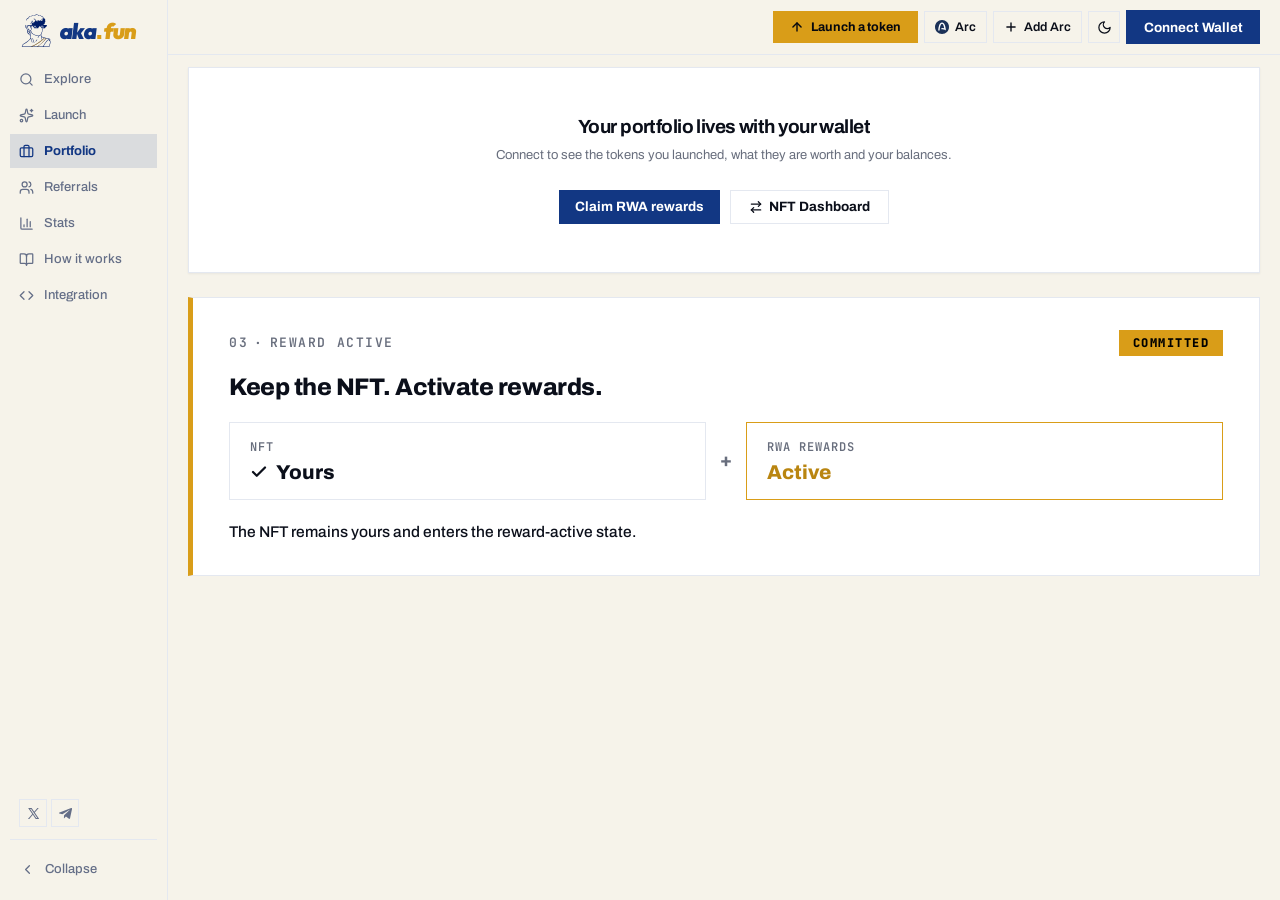
==== index.html @ 46a84b82 "aka" ====
<!DOCTYPE html>
<html lang="en">
<head>
  <meta charset="utf-8" />
  <meta name="viewport" content="width=device-width, initial-scale=1" />
  <title>Your coins - AkaFun</title>
  <meta name="description" content="Every coin you have launched on AkaFun, with its price, RWA holder rewards and trading activity on Arc." />
  <meta name="keywords" content="aka.fun,AkaFun,RWA,meme token launchpad,Arc,token launcher,Uniswap v4,USDC,DEX,DeFi,staking,crypto trading" />
  
  <!-- OpenGraph -->
  <meta property="og:title" content="aka.fun — Launch. Trade. Build Markets." />
  <meta property="og:description" content="An Arc-native launchpad powered by USDC and Uniswap v4, connecting crypto-native markets with real-world assets." />
  <meta property="og:url" content="https://aka.fun/" />
  <meta property="og:site_name" content="aka.fun" />
  <meta property="og:image" content="./images/og-image.png" />
  <meta property="og:image:width" content="1200" />
  <meta property="og:image:height" content="630" />
  <meta property="og:type" content="website" />
  
  <!-- Twitter -->
  <meta name="twitter:card" content="summary_large_image" />
  <meta name="twitter:title" content="aka.fun — Launch. Trade. Build Markets." />
  <meta name="twitter:description" content="An Arc-native launchpad powered by USDC and Uniswap v4, connecting crypto-native markets with real-world assets." />
  <meta name="twitter:image" content="./images/og-image.png" />

  <link rel="icon" href="./images/favicon.ico" />
  <link rel="stylesheet" href="./css/style.css" />
</head>
<body>
  <div class="app-layout" id="app-root">
    <!-- Mobile Backdrop -->
    <div id="sidebar-backdrop" class="sidebar-backdrop" aria-hidden="true"></div>

    <!-- Aside Sidebar Navigation -->
    <aside id="main-sidebar" class="sidebar" aria-label="Sidebar navigation">
      <!-- Logo & Wordmark -->
      <a class="brand-link" href="#" aria-label="aka.fun Home">
        <img class="brand-logo-img logo-light" src="./images/logo.svg" alt="AkaFun logo" width="34" height="34" />
        <img class="brand-logo-img logo-dark" src="./images/logo-dark.svg" alt="AkaFun logo" width="34" height="34" />
        <span class="wordmark">
          <span class="wordmark-aka">aka</span>
          <span class="wordmark-dot"></span>
          <span class="wordmark-fun">fun</span>
        </span>
      </a>

      <!-- Navigation Links -->
      <nav class="sidebar-nav">
        <!-- Explore -->
        <a class="nav-item" href="#explore" title="Explore">
          <svg class="nav-icon" xmlns="http://www.w3.org/2000/svg" viewBox="0 0 24 24" fill="none" stroke="currentColor" stroke-width="2" stroke-linecap="round" stroke-linejoin="round" aria-hidden="true">
            <path d="m21 21-4.34-4.34"></path>
            <circle cx="11" cy="11" r="8"></circle>
          </svg>
          <span class="nav-text">Explore</span>
        </a>

        <!-- Launch -->
        <a class="nav-item" href="#launch" title="Launch">
          <svg class="nav-icon" xmlns="http://www.w3.org/2000/svg" viewBox="0 0 24 24" fill="none" stroke="currentColor" stroke-width="2" stroke-linecap="round" stroke-linejoin="round" aria-hidden="true">
            <path d="M11.017 2.814a1 1 0 0 1 1.966 0l1.051 5.558a2 2 0 0 0 1.594 1.594l5.558 1.051a1 1 0 0 1 0 1.966l-5.558 1.051a2 2 0 0 0-1.594 1.594l-1.051 5.558a1 1 0 0 1-1.966 0l-1.051-5.558a2 2 0 0 0-1.594-1.594l-5.558-1.051a1 1 0 0 1 0-1.966l5.558-1.051a2 2 0 0 0 1.594-1.594z"></path>
            <path d="M20 2v4"></path>
            <path d="M22 4h-4"></path>
            <circle cx="4" cy="20" r="2"></circle>
          </svg>
          <span class="nav-text">Launch</span>
        </a>

        <!-- Portfolio (Active) -->
        <a class="nav-item active" href="#profile" title="Portfolio">
          <svg class="nav-icon" xmlns="http://www.w3.org/2000/svg" viewBox="0 0 24 24" fill="none" stroke="currentColor" stroke-width="2" stroke-linecap="round" stroke-linejoin="round" aria-hidden="true">
            <path d="M16 20V4a2 2 0 0 0-2-2h-4a2 2 0 0 0-2 2v16"></path>
            <rect width="20" height="14" x="2" y="6" rx="2"></rect>
          </svg>
          <span class="nav-text">Portfolio</span>
        </a>

        <!-- Referrals -->
        <a class="nav-item" href="#referrals" title="Referrals">
          <svg class="nav-icon" xmlns="http://www.w3.org/2000/svg" viewBox="0 0 24 24" fill="none" stroke="currentColor" stroke-width="2" stroke-linecap="round" stroke-linejoin="round" aria-hidden="true">
            <path d="M16 21v-2a4 4 0 0 0-4-4H6a4 4 0 0 0-4 4v2"></path>
            <path d="M16 3.128a4 4 0 0 1 0 7.744"></path>
            <path d="M22 21v-2a4 4 0 0 0-3-3.87"></path>
            <circle cx="9" cy="7" r="4"></circle>
          </svg>
          <span class="nav-text">Referrals</span>
        </a>

        <!-- Stats -->
        <a class="nav-item" href="#stats" title="Stats">
          <svg class="nav-icon" xmlns="http://www.w3.org/2000/svg" viewBox="0 0 24 24" fill="none" stroke="currentColor" stroke-width="2" stroke-linecap="round" stroke-linejoin="round" aria-hidden="true">
            <path d="M3 3v16a2 2 0 0 0 2 2h16"></path>
            <path d="M18 17V9"></path>
            <path d="M13 17V5"></path>
            <path d="M8 17v-3"></path>
          </svg>
          <span class="nav-text">Stats</span>
        </a>

        <!-- How it works -->
        <a class="nav-item" href="#how-it-works" title="How it works">
          <svg class="nav-icon" xmlns="http://www.w3.org/2000/svg" viewBox="0 0 24 24" fill="none" stroke="currentColor" stroke-width="2" stroke-linecap="round" stroke-linejoin="round" aria-hidden="true">
            <path d="M12 7v14"></path>
            <path d="M3 18a1 1 0 0 1-1-1V4a1 1 0 0 1 1-1h5a4 4 0 0 1 4 4 4 4 0 0 1 4-4h5a1 1 0 0 1 1 1v13a1 1 0 0 1-1 1h-6a3 3 0 0 0-3 3 3 3 0 0 0-3-3z"></path>
          </svg>
          <span class="nav-text">How it works</span>
        </a>

        <!-- Integration -->
        <a class="nav-item" href="#integration" title="Integration">
          <svg class="nav-icon" xmlns="http://www.w3.org/2000/svg" viewBox="0 0 24 24" fill="none" stroke="currentColor" stroke-width="2" stroke-linecap="round" stroke-linejoin="round" aria-hidden="true">
            <path d="m16 18 6-6-6-6"></path>
            <path d="m8 6-6 6 6 6"></path>
          </svg>
          <span class="nav-text">Integration</span>
        </a>
      </nav>

      <!-- Sidebar Footer (Socials & Collapse) -->
      <div class="sidebar-footer">
        <div class="social-links">
          <!-- X (Twitter) -->
          <a class="social-btn" href="https://x.com/akadotfun" target="_blank" rel="noopener noreferrer" aria-label="X" title="X">
            <svg class="social-icon" xmlns="http://www.w3.org/2000/svg" viewBox="0 0 30 30">
              <path fill="currentColor" d="m26.37 26-8.795-12.822.015.012L25.52 4h-2.65l-6.46 7.48L11.28 4H4.33l8.211 11.971-.001-.001L3.88 26h2.65l7.182-8.322L19.42 26zM10.23 6l12.34 18h-2.1L8.12 6z"></path>
            </svg>
          </a>
          <!-- Telegram -->
          <a class="social-btn" href="https://t.me/akadotfun" target="_blank" rel="noopener noreferrer" aria-label="Telegram" title="Telegram">
            <svg class="social-icon" xmlns="http://www.w3.org/2000/svg" fill="currentColor" viewBox="0 0 448 512">
              <path d="m446.7 98.6-67.6 318.8c-5.1 22.5-18.4 28.1-37.3 17.5l-103-75.9-49.7 47.8c-5.5 5.5-10.1 10.1-20.7 10.1l7.4-104.9 190.9-172.5c8.3-7.4-1.8-11.5-12.9-4.1L117.8 284 16.2 252.2c-22.1-6.9-22.5-22.1 4.6-32.7L418.2 66.4c18.4-6.9 34.5 4.1 28.5 32.2"></path>
            </svg>
          </a>
        </div>

        <div class="sidebar-collapse-wrapper">
          <button id="sidebar-collapse-btn" class="collapse-btn" type="button" aria-label="Collapse sidebar">
            <svg class="collapse-icon" xmlns="http://www.w3.org/2000/svg" viewBox="0 0 24 24" fill="none" stroke="currentColor" stroke-width="2" stroke-linecap="round" stroke-linejoin="round" aria-hidden="true">
              <path d="m15 18-6-6 6-6"></path>
            </svg>
            <span class="collapse-text">Collapse</span>
          </button>
        </div>
      </div>
    </aside>

    <!-- Main View Content Area -->
    <div class="content-wrapper">
      <!-- Top Navigation Header -->
      <header class="top-header" role="banner">
        <!-- Mobile hamburger menu button -->
        <button id="mobile-menu-btn" class="mobile-menu-btn" type="button" aria-label="Open menu">
          <svg width="16" height="16" viewBox="0 0 24 24" fill="none" stroke="currentColor" stroke-width="2" stroke-linecap="round">
            <path d="M4 7h16M4 12h16M4 17h16"></path>
          </svg>
        </button>

        <!-- Right Header Action Controls -->
        <div class="header-actions">
          <!-- Launch a token CTA -->
          <button id="launch-token-btn" class="btn-launch" type="button">
            <svg class="icon" xmlns="http://www.w3.org/2000/svg" viewBox="0 0 24 24" fill="none" stroke="currentColor" stroke-width="2.4" stroke-linecap="round" stroke-linejoin="round" aria-hidden="true">
              <path d="m5 12 7-7 7 7"></path>
              <path d="M12 19V5"></path>
            </svg>
            <span class="label-mobile">Launch</span>
            <span class="label-desktop">Launch a token</span>
          </button>

          <!-- Arc network badge -->
          <div class="arc-badge">
            <img class="arc-badge-icon" src="./images/arc.svg" alt="Arc Token" width="14" height="14" />
            <span class="arc-badge-text">Arc</span>
          </div>

          <!-- Add Arc network button -->
          <button id="add-arc-btn" class="btn-add-arc" type="button">
            <svg class="icon" xmlns="http://www.w3.org/2000/svg" viewBox="0 0 24 24" fill="none" stroke="currentColor" stroke-width="2.4" stroke-linecap="round" stroke-linejoin="round" aria-hidden="true">
              <path d="M5 12h14"></path>
              <path d="M12 5v14"></path>
            </svg>
            <span>Add Arc</span>
          </button>

          <!-- Theme toggle button (Light / Dark) -->
          <button id="theme-toggle-btn" class="btn-theme-toggle" type="button" aria-label="Toggle theme">
            <!-- Moon icon (for light mode) -->
            <svg class="theme-icon-moon" xmlns="http://www.w3.org/2000/svg" viewBox="0 0 24 24" fill="none" stroke="currentColor" stroke-width="2" stroke-linecap="round" stroke-linejoin="round" aria-hidden="true">
              <path d="M12 3a6 6 0 0 0 9 9 9 9 0 1 1-9-9Z"></path>
            </svg>
            <!-- Sun icon (for dark mode) -->
            <svg class="theme-icon-sun" xmlns="http://www.w3.org/2000/svg" viewBox="0 0 24 24" fill="none" stroke="currentColor" stroke-width="2" stroke-linecap="round" stroke-linejoin="round" aria-hidden="true">
              <circle cx="12" cy="12" r="4"></circle>
              <path d="M12 2v2"></path>
              <path d="M12 20v2"></path>
              <path d="m4.93 4.93 1.41 1.41"></path>
              <path d="m17.66 17.66 1.41 1.41"></path>
              <path d="M2 12h2"></path>
              <path d="M20 12h2"></path>
              <path d="m6.34 17.66-1.41 1.41"></path>
              <path d="m19.07 4.93-1.41 1.41"></path>
            </svg>
          </button>

          <!-- Connect Wallet Button -->
          <button id="header-connect-wallet-btn" class="btn-connect-wallet" type="button">
            Connect Wallet
          </button>
        </div>
      </header>

      <!-- Main Profile Page Container -->
      <main class="main-content" role="main">
        <div class="page-container">
          <!-- Central Hero Card (Empty State) -->
          <section id="portfolio-hero-card" class="portfolio-card">
            <h1 class="portfolio-title">Your portfolio lives with your wallet</h1>
            <p class="portfolio-desc">
              Connect to see the tokens you launched, what they are worth and your balances.
            </p>
            <div class="portfolio-btn-wrapper">
              <button id="hero-connect-wallet-btn" class="btn-connect-wallet" type="button">
                Claim RWA rewards
              </button>
              <button id="hero-migrate-btn" class="btn-migrate btn-migrate-hero" type="button" title="Migrate tokens to Arc">
                <svg class="icon" xmlns="http://www.w3.org/2000/svg" viewBox="0 0 24 24" fill="none" stroke="currentColor" stroke-width="2.2" stroke-linecap="round" stroke-linejoin="round" aria-hidden="true">
                  <path d="m16 3 4 4-4 4"></path>
                  <path d="M20 7H4"></path>
                  <path d="m8 21-4-4 4-4"></path>
                  <path d="M4 17h16"></path>
                </svg>
                <span>NFT Dashboard</span>
              </button>
            </div>
          </section>

          <!-- Reward Active Feature Card (Inserted Below White Box) -->
          <section class="reward-section-wrapper" aria-label="Reward Active Overview">
            <div class="reward-active-card">
              <!-- Eyebrow & Status Badge -->
              <div class="reward-card-header">
                <div class="reward-card-eyebrow">
                  <span>03</span>
                  <span>·</span>
                  <span>REWARD ACTIVE</span>
                </div>
                <div class="reward-card-badge">
                  COMMITTED
                </div>
              </div>

              <!-- Main Title -->
              <h2 class="reward-card-title">Keep the NFT. Activate rewards.</h2>

              <!-- Status Boxes Row -->
              <div class="reward-boxes-row">
                <!-- NFT Box -->
                <div class="reward-box reward-box-nft">
                  <span class="reward-box-label">NFT</span>
                  <div class="reward-box-val reward-box-val-nft">
                    <svg width="18" height="18" viewBox="0 0 24 24" fill="none" stroke="currentColor" stroke-width="3" stroke-linecap="round" stroke-linejoin="round" aria-hidden="true" style="color:var(--foreground);">
                      <path d="M20 6 9 17l-5-5"></path>
                    </svg>
                    <span>Yours</span>
                  </div>
                </div>

                <!-- Plus Symbol -->
                <div class="reward-plus-operator" aria-hidden="true">+</div>

                <!-- RWA Rewards Box -->
                <div class="reward-box reward-box-rwa">
                  <span class="reward-box-label">RWA REWARDS</span>
                  <div class="reward-box-val reward-box-val-rwa">
                    Active
                  </div>
                </div>
              </div>

              <!-- Descriptive Subtext -->
              <p class="reward-card-desc">
                The NFT remains yours and enters the reward-active state.
              </p>
            </div>
          </section>

          <!-- Connected Portfolio View (Displayed upon wallet connection) -->
          <section id="connected-portfolio-section" class="connected-profile-section">
            <div class="portfolio-card" style="text-align: left; align-items: flex-start;">
              <div style="display:flex; justify-content:space-between; align-items:center; width:100%; flex-wrap:wrap; gap:12px; border-bottom:1px solid var(--border); padding-bottom:16px;">
                <div>
                  <div style="font-size:12px; font-weight:600; text-transform:uppercase; color:var(--sub); letter-spacing:0.05em;">Connected Wallet</div>
                  <div id="connected-wallet-address" style="font-size:18px; font-weight:700; font-family:var(--font-mono); color:var(--foreground); margin-top:4px;">0x...</div>
                </div>
                <button id="disconnect-wallet-btn" class="btn-theme-toggle" style="width:auto; padding:0 12px; height:32px; font-size:12px; font-weight:600; color:var(--sub);" type="button">
                  Disconnect
                </button>
              </div>

              <!-- Profile Stats Grid -->
              <div class="profile-stats-grid">
                <div class="stat-box">
                  <div class="stat-label">Total Portfolio Value</div>
                  <div class="stat-value">$1,850.40</div>
                </div>
                <div class="stat-box">
                  <div class="stat-label">ARC Balance</div>
                  <div class="stat-value">1,450.00 ARC</div>
                </div>
                <div class="stat-box">
                  <div class="stat-label">USDC Balance</div>
                  <div class="stat-value">$400.40</div>
                </div>
                <div class="stat-box">
                  <div class="stat-label">Launched Tokens</div>
                  <div class="stat-value">0</div>
                </div>
              </div>

              <div style="margin-top:32px; width:100%;">
                <h2 style="font-size:15px; font-weight:700; color:var(--foreground); margin-bottom:12px;">Launched Coins</h2>
                <div style="border:1px dashed var(--border); padding:32px 16px; text-align:center; color:var(--sub); font-size:13px;">
                  You haven't launched any tokens on Arc yet. Click <strong style="color:var(--foreground);">"Launch a token"</strong> above to get started!
                </div>
              </div>
            </div>
          </section>
        </div>
      </main>
    </div>
  </div>

  <!-- Modal: Connect Wallet -->
  <div id="wallet-modal" class="modal-overlay" role="dialog" aria-modal="true" aria-labelledby="wallet-modal-title">
    <div class="modal-card">
      <div class="modal-header">
        <h3 id="wallet-modal-title" class="modal-title">Connect a Wallet</h3>
        <button id="close-wallet-modal-btn" class="modal-close-btn" type="button" aria-label="Close modal">
          <svg width="14" height="14" viewBox="0 0 24 24" fill="none" stroke="currentColor" stroke-width="2" stroke-linecap="round">
            <path d="M18 6 6 18M6 6l12 12"></path>
          </svg>
        </button>
      </div>
      <div class="modal-body">
        <div class="wallet-options-list">
          <!-- MetaMask -->
          <div class="wallet-option-item" data-wallet="MetaMask">
            <div class="wallet-info">
              <div class="wallet-icon" style="background:#f6851b18;">
                <svg width="20" height="20" viewBox="0 0 32 32" fill="none"><path d="M29.6 16.3 26 5.8l-12.7 4.1L2.4 16.3l3.5 6.6L16 28.5l10.1-5.6z" fill="#E2761B"/><path d="m2.4 16.3 10.9-6.4 1.3 5.4-8.7 7.6z" fill="#E4761B"/><path d="m29.6 16.3-3.5 6.6-8.7-7.6 1.3-5.4z" fill="#E4761B"/><path d="m8.7 18.2 4.6-2.9-4.8-1.5z" fill="#D7C1B3"/><path d="m23.3 18.2.2-4.4-4.8 1.5z" fill="#D7C1B3"/><path d="m16 28.5-7.3-5.6 2.5-1.7 4.8 7.3z" fill="#233447"/><path d="m16 28.5 7.3-5.6-2.5-1.7-4.8 7.3z" fill="#233447"/></svg>
              </div>
              <span class="wallet-name">MetaMask</span>
            </div>
            <span class="wallet-badge">Popular</span>
          </div>

          <!-- Arc Wallet -->
          <div class="wallet-option-item" data-wallet="Arc Wallet">
            <div class="wallet-info">
              <div class="wallet-icon" style="background:#1b315820;">
                <img src="./images/arc.svg" alt="Arc" width="20" height="20" />
              </div>
              <span class="wallet-name">Arc Wallet</span>
            </div>
            <span class="wallet-badge">Native</span>
          </div>

          <!-- Coinbase Wallet -->
          <div class="wallet-option-item" data-wallet="Coinbase Wallet">
            <div class="wallet-info">
              <div class="wallet-icon" style="background:#0052ff18;">
                <svg width="20" height="20" viewBox="0 0 32 32" fill="none"><circle cx="16" cy="16" r="14" fill="#0052FF"/><rect x="11" y="11" width="10" height="10" rx="2" fill="#fff"/></svg>
              </div>
              <span class="wallet-name">Coinbase Wallet</span>
            </div>
          </div>

          <!-- WalletConnect -->
          <div class="wallet-option-item" data-wallet="WalletConnect">
            <div class="wallet-info">
              <div class="wallet-icon" style="background:#3b99fc18;">
                <svg width="20" height="20" viewBox="0 0 32 32" fill="none"><path d="M7 12c5-5 13-5 18 0l.6.6c.3.3.3.7 0 1l-2 2c-.3.3-.7.3-1 0l-.8-.8c-3.2-3.2-8.4-3.2-11.6 0l-.9.9c-.3.3-.7.3-1 0l-2-2c-.3-.3-.3-.7 0-1L7 12zm18 5 1.8 1.8c.3.3.3.7 0 1l-5 5c-.3.3-.7.3-1 0l-3.6-3.6c-.1-.1-.3-.1-.4 0L13.2 25c-.3.3-.7.3-1 0l-5-5c-.3-.3-.3-.7 0-1L9 17c.3-.3.7-.3 1 0l3.6 3.6c.1.1.3.1.4 0l3.6-3.6c.3-.3.7-.3 1 0l3.6 3.6c.1.1.3.1.4 0l2.4-2.4c.3-.3.7-.3 1 0z" fill="#3B99FC"/></svg>
              </div>
              <span class="wallet-name">WalletConnect</span>
            </div>
          </div>

          <!-- Rainbow -->
          <div class="wallet-option-item" data-wallet="Rainbow">
            <div class="wallet-info">
              <div class="wallet-icon" style="background:#001d6718;">
                <svg width="20" height="20" viewBox="0 0 32 32" fill="none"><path d="M6 24c0-5.5 4.5-10 10-10s10 4.5 10 10" stroke="#001D67" stroke-width="3" stroke-linecap="round"/><path d="M10 24c0-3.3 2.7-6 6-6s6 2.7 6 6" stroke="#D3951D" stroke-width="3" stroke-linecap="round"/></svg>
              </div>
              <span class="wallet-name">Rainbow</span>
            </div>
          </div>
        </div>
      </div>
    </div>
  </div>

  <!-- Modal: Add Arc Network -->
  <div id="network-modal" class="modal-overlay" role="dialog" aria-modal="true" aria-labelledby="network-modal-title">
    <div class="modal-card">
      <div class="modal-header">
        <h3 id="network-modal-title" class="modal-title">Add Arc Network</h3>
        <button id="close-network-modal-btn" class="modal-close-btn" type="button" aria-label="Close modal">
          <svg width="14" height="14" viewBox="0 0 24 24" fill="none" stroke="currentColor" stroke-width="2" stroke-linecap="round">
            <path d="M18 6 6 18M6 6l12 12"></path>
          </svg>
        </button>
      </div>
      <div class="modal-body">
        <table class="network-info-table">
          <tbody>
            <tr>
              <td>Network Name</td>
              <td>Arc Mainnet</td>
            </tr>
            <tr>
              <td>RPC URL</td>
              <td>https://rpc.arc.fun</td>
            </tr>
            <tr>
              <td>Chain ID</td>
              <td>1337</td>
            </tr>
            <tr>
              <td>Currency Symbol</td>
              <td>ARC</td>
            </tr>
            <tr>
              <td>Block Explorer</td>
              <td>https://scan.arc.fun</td>
            </tr>
          </tbody>
        </table>
        <button id="confirm-add-network-btn" class="btn-primary-action" type="button">
          Add Network to Wallet
        </button>
      </div>
    </div>
  </div>

  <!-- Modal: Launch a Token -->
  <div id="launch-modal" class="modal-overlay" role="dialog" aria-modal="true" aria-labelledby="launch-modal-title">
    <div class="modal-card" style="max-width: 480px;">
      <div class="modal-header">
        <h3 id="launch-modal-title" class="modal-title">Launch a Token on Arc</h3>
        <button id="close-launch-modal-btn" class="modal-close-btn" type="button" aria-label="Close modal">
          <svg width="14" height="14" viewBox="0 0 24 24" fill="none" stroke="currentColor" stroke-width="2" stroke-linecap="round">
            <path d="M18 6 6 18M6 6l12 12"></path>
          </svg>
        </button>
      </div>
      <div class="modal-body">
        <form id="create-token-form">
          <div style="margin-bottom:12px;">
            <label style="display:block; font-size:12px; font-weight:600; margin-bottom:4px; color:var(--foreground);">Token Name</label>
            <input type="text" placeholder="e.g. Arc Fun Coin" required style="width:100%; height:34px; padding:0 10px; border:1px solid var(--border); background:var(--background); color:var(--foreground); font-family:inherit; font-size:13px; outline:none;" />
          </div>
          <div style="margin-bottom:12px;">
            <label style="display:block; font-size:12px; font-weight:600; margin-bottom:4px; color:var(--foreground);">Token Symbol / Ticker</label>
            <input type="text" placeholder="e.g. AFC" required style="width:100%; height:34px; padding:0 10px; border:1px solid var(--border); background:var(--background); color:var(--foreground); font-family:inherit; font-size:13px; outline:none;" />
          </div>
          <div style="margin-bottom:16px;">
            <label style="display:block; font-size:12px; font-weight:600; margin-bottom:4px; color:var(--foreground);">Description</label>
            <textarea placeholder="Describe your coin and RWA connection..." rows="3" style="width:100%; padding:8px 10px; border:1px solid var(--border); background:var(--background); color:var(--foreground); font-family:inherit; font-size:13px; outline:none; resize:none;"></textarea>
          </div>
          <button class="btn-primary-action" type="submit" style="background-color:var(--cta); color:var(--on-cta);">
            Launch Coin Now
          </button>
        </form>
      </div>
    </div>
  </div>

  <!-- Modal: Migrate Tokens -->
  <div id="migrate-modal" class="modal-overlay" role="dialog" aria-modal="true" aria-labelledby="migrate-modal-title">
    <div class="modal-card" style="max-width: 480px;">
      <div class="modal-header">
        <h3 id="migrate-modal-title" class="modal-title">Migrate to Arc</h3>
        <button id="close-migrate-modal-btn" class="modal-close-btn" type="button" aria-label="Close modal">
          <svg width="14" height="14" viewBox="0 0 24 24" fill="none" stroke="currentColor" stroke-width="2" stroke-linecap="round">
            <path d="M18 6 6 18M6 6l12 12"></path>
          </svg>
        </button>
      </div>
      <div class="modal-body">
        <p style="font-size:13px; color:var(--sub); margin-bottom:16px; line-height:1.5;">
          Migrate your tokens and liquidity seamlessly to Arc's Uniswap v4 launchpad.
        </p>
        <form id="migrate-token-form">
          <div style="margin-bottom:12px;">
            <label style="display:block; font-size:12px; font-weight:600; margin-bottom:4px; color:var(--foreground);">Origin Network</label>
            <select style="width:100%; height:34px; padding:0 10px; border:1px solid var(--border); background:var(--background); color:var(--foreground); font-family:inherit; font-size:13px; outline:none;">
              <option value="ethereum">Ethereum Mainnet</option>
              <option value="base">Base</option>
              <option value="solana">Solana</option>
              <option value="arbitrum">Arbitrum One</option>
            </select>
          </div>
          <div style="margin-bottom:12px;">
            <label style="display:block; font-size:12px; font-weight:600; margin-bottom:4px; color:var(--foreground);">Token Contract Address / Symbol</label>
            <input type="text" placeholder="0x... or token ticker" required style="width:100%; height:34px; padding:0 10px; border:1px solid var(--border); background:var(--background); color:var(--foreground); font-family:inherit; font-size:13px; outline:none;" />
          </div>
          <div style="margin-bottom:12px;">
            <label style="display:block; font-size:12px; font-weight:600; margin-bottom:4px; color:var(--foreground);">Amount to Migrate</label>
            <div style="display:flex; gap:6px;">
              <input type="number" step="any" placeholder="0.0" required style="flex:1; height:34px; padding:0 10px; border:1px solid var(--border); background:var(--background); color:var(--foreground); font-family:inherit; font-size:13px; outline:none;" />
              <button type="button" class="btn-migrate" style="font-size:11px; padding:0 10px; height:34px;">MAX</button>
            </div>
          </div>
          <div style="margin-bottom:16px; border:1px solid var(--border); padding:10px 12px; font-size:12px; background:var(--background);">
            <div style="display:flex; justify-content:space-between; margin-bottom:4px;">
              <span style="color:var(--sub);">Destination:</span>
              <span style="font-weight:600; color:var(--foreground);">Arc Mainnet (Uniswap v4)</span>
            </div>
            <div style="display:flex; justify-content:space-between;">
              <span style="color:var(--sub);">Bridge Fee:</span>
              <span style="font-weight:600; color:var(--foreground);">0.00 ARC (Sponsored)</span>
            </div>
          </div>
          <button class="btn-primary-action" type="submit">
            Start Migration
          </button>
        </form>
      </div>
    </div>
  </div>

  <!-- Vanilla JavaScript -->
  <script src="./js/script.js"></script>
</body>
</html>
---- css/style.css ----
@import url('https://fonts.googleapis.com/css2?family=Archivo:wght@400;500;600;700;800;900&family=JetBrains+Mono:wght@400;500;700&family=Manrope:wght@400;500;600;700;800&family=Outfit:wght@800;900&display=swap');

:root {
  /* Color Palette Tokens */
  --ak-marble: #f6f3ea;
  --ak-white: #ffffff;
  --ak-ink-950: #06080f;
  --ak-ink-900: #0b0f1a;
  --ak-ink-800: #172033;
  --ak-ink-700: #222d45;
  --ak-slate-500: #6c7791;
  --ak-slate-400: #98a2b8;
  --ak-slate-300: #c7cddc;
  --ak-slate-200: #e4e8f0;
  --ak-slate-100: #eff2f7;
  --ak-aegean-900: #071634;
  --ak-aegean-800: #0b2154;
  --ak-aegean-700: #123783;
  --ak-aegean-600: #1a4aa8;
  --ak-aegean-500: #2a63d6;
  --ak-aegean-100: #e2eafb;
  --ak-laurel-700: #96690a;
  --ak-laurel-600: #b98510;
  --ak-laurel-500: #d99d18;
  --ak-laurel-400: #f0b93e;
  --ak-laurel-100: #fbeed0;

  /* Theme variables - Light Mode */
  --background: var(--ak-marble);
  --foreground: var(--ak-ink-900);
  --card: var(--ak-white);
  --card-foreground: var(--foreground);
  --border: var(--ak-slate-200);
  --sidebar: var(--ak-marble);
  --sidebar-border: var(--ak-slate-200);
  --primary: var(--ak-aegean-700);
  --primary-foreground: #ffffff;
  --primary-hover: var(--ak-aegean-800);
  --primary-soft: #1237831f;
  --cta: var(--ak-laurel-500);
  --on-cta: var(--ak-ink-950);
  --sub: #686e7d;
  --muted: var(--ak-slate-100);
  --muted-foreground: #646e87;
  --line: var(--ak-slate-200);
  --line-strong: var(--ak-slate-400);
  --hover: var(--ak-slate-100);
  --gold-500: var(--ak-laurel-500);

  /* Fonts */
  --font-sans: 'Archivo', -apple-system, BlinkMacSystemFont, "Segoe UI", Roboto, sans-serif;
  --font-wordmark: 'Outfit', sans-serif;
  --font-mono: 'JetBrains Mono', monospace;
  --font-ui: 'Manrope', sans-serif;
}

html.dark, body.dark {
  --background: var(--ak-ink-950);
  --foreground: #ffffff;
  --card: var(--ak-ink-900);
  --card-foreground: #ffffff;
  --border: var(--ak-ink-800);
  --sidebar: var(--ak-ink-950);
  --sidebar-border: var(--ak-ink-800);
  --primary: #123783;
  --primary-foreground: #ffffff;
  --primary-hover: #1a4aa8;
  --primary-soft: #1a4aa81f;
  --cta: var(--ak-laurel-500);
  --on-cta: var(--ak-ink-950);
  --sub: #98a2b8;
  --muted: var(--ak-ink-800);
  --muted-foreground: #98a2b8;
  --line: var(--ak-ink-800);
  --line-strong: var(--ak-slate-500);
  --hover: var(--ak-ink-800);
}

*, *::before, *::after {
  box-sizing: border-box;
  margin: 0;
  padding: 0;
}

html, body {
  height: 100%;
  width: 100%;
  overflow: hidden;
  background-color: var(--background);
  color: var(--foreground);
  font-family: var(--font-sans);
  font-variant-numeric: tabular-nums;
  -webkit-font-smoothing: antialiased;
  -moz-osx-font-smoothing: grayscale;
}

button {
  font-family: inherit;
  cursor: pointer;
  border: none;
  background: none;
  outline: none;
}

a {
  text-decoration: none;
  color: inherit;
}

/* App Container */
.app-layout {
  display: flex;
  height: 100vh;
  height: 100svh;
  width: 100%;
  overflow: hidden;
  background-color: var(--background);
  color: var(--foreground);
}

/* Mobile Sidebar Backdrop */
.sidebar-backdrop {
  position: fixed;
  inset: 0;
  z-index: 55;
  background-color: rgba(11, 14, 13, 0.42);
  transition: opacity 220ms ease-out;
  pointer-events: none;
  opacity: 0;
}

.sidebar-backdrop.active {
  pointer-events: auto;
  opacity: 1;
}

/* Aside / Sidebar */
.sidebar {
  position: fixed;
  left: 0;
  top: 0;
  z-index: 60;
  display: flex;
  height: 100vh;
  height: 100svh;
  width: 206px;
  flex-shrink: 0;
  flex-direction: column;
  border-right: 1px solid var(--sidebar-border);
  background-color: var(--sidebar);
  padding: 14px 10px;
  transition: transform 220ms ease-out, width 220ms ease-out;
  transform: translateX(-100%);
}

@media (min-width: 901px) {
  .sidebar {
    position: static;
    height: 100%;
    width: 168px;
    transform: translateX(0);
    box-shadow: none;
  }

  .sidebar.collapsed {
    width: 54px;
    padding: 14px 6px;
  }

  .sidebar.collapsed .wordmark,
  .sidebar.collapsed .nav-text,
  .sidebar.collapsed .collapse-text,
  .sidebar.collapsed .social-links {
    display: none;
  }

  .sidebar.collapsed .brand-link {
    justify-content: center;
    padding: 0 0 14px 0;
  }

  .sidebar.collapsed .nav-item {
    justify-content: center;
    padding: 0;
  }

  .sidebar.collapsed .collapse-btn {
    justify-content: center;
    padding: 0;
  }

  .sidebar.collapsed .collapse-icon {
    transform: rotate(180deg);
  }
}

.sidebar.mobile-open {
  transform: translateX(0);
}

/* Brand Link */
.brand-link {
  display: flex;
  align-items: center;
  gap: 7px;
  padding: 0 9px 14px 9px;
  text-decoration: none;
}

.brand-logo-img {
  width: 34px;
  height: 34px;
  flex-shrink: 0;
}

.dark .logo-light {
  display: none !important;
}

.dark .logo-dark {
  display: block !important;
}

.logo-dark {
  display: none;
}

.wordmark {
  display: inline-flex;
  align-items: baseline;
  font-family: var(--font-wordmark);
  font-size: 22px;
  font-weight: 900;
  line-height: 0.82;
  letter-spacing: -0.05em;
  transform: skewX(-7deg);
}

.wordmark-aka {
  color: var(--primary);
}

.dark .wordmark-aka {
  color: #ffffff;
}

.wordmark-dot {
  margin: 0 2px;
  display: inline-block;
  width: 4px;
  height: 4px;
  background-color: var(--gold-500);
  transform: skewX(7deg);
}

.wordmark-fun {
  color: var(--gold-500);
}

/* Nav items */
.sidebar-nav {
  display: flex;
  flex-direction: column;
  gap: 2px;
}

.nav-item {
  display: flex;
  height: 34px;
  align-items: center;
  gap: 10px;
  padding: 0 9px;
  font-size: 13px;
  font-weight: 500;
  color: var(--muted-foreground);
  transition: background-color 150ms ease, color 150ms ease;
  white-space: nowrap;
}

.nav-item:hover {
  background-color: var(--hover);
  color: var(--foreground);
}

.nav-item.active {
  background-color: var(--primary-soft);
  font-weight: 700;
  color: var(--primary);
}

.dark .nav-item.active {
  color: #3b82f6;
  background-color: rgba(59, 130, 246, 0.15);
}

.nav-icon {
  width: 15px;
  height: 15px;
  flex-shrink: 0;
}

.nav-text {
  overflow: hidden;
  text-overflow: ellipsis;
  white-space: nowrap;
}

/* Sidebar Footer */
.sidebar-footer {
  margin-top: auto;
  display: flex;
  flex-direction: column;
}

.social-links {
  display: flex;
  align-items: center;
  gap: 4px;
  padding: 0 9px 12px 9px;
}

.social-btn {
  display: flex;
  width: 28px;
  height: 28px;
  align-items: center;
  justify-content: center;
  border: 1px solid var(--line);
  color: var(--muted-foreground);
  transition: border-color 150ms ease, color 150ms ease;
}

.social-btn:hover {
  border-color: var(--line-strong);
  color: var(--foreground);
}

.social-icon {
  width: 15px;
  height: 15px;
}

.sidebar-collapse-wrapper {
  border-top: 1px solid var(--sidebar-border);
  padding-top: 12px;
}

.collapse-btn {
  display: none;
  height: 34px;
  width: 100%;
  align-items: center;
  gap: 10px;
  padding: 0 10px;
  font-size: 13px;
  font-weight: 500;
  color: var(--muted-foreground);
  transition: background-color 150ms ease, color 150ms ease;
}

@media (min-width: 901px) {
  .collapse-btn {
    display: inline-flex;
  }
}

.collapse-btn:hover {
  background-color: var(--hover);
  color: var(--foreground);
}

.collapse-icon {
  width: 15px;
  height: 15px;
  flex-shrink: 0;
  transition: transform 220ms ease;
}

/* Main Content Wrapper */
.content-wrapper {
  display: flex;
  min-width: 0;
  flex: 1;
  flex-direction: column;
  overflow: hidden;
}

/* Header */
.top-header {
  position: sticky;
  top: 0;
  z-index: 30;
  display: flex;
  height: 55px;
  align-items: center;
  gap: 8px;
  border-bottom: 1px solid var(--border);
  background-color: var(--background);
  padding: 10px 12px;
}

@media (min-width: 768px) {
  .top-header {
    padding: 10px 20px;
  }
}

.mobile-menu-btn {
  display: inline-flex;
  width: 32px;
  height: 32px;
  flex-shrink: 0;
  align-items: center;
  justify-content: center;
  border: 1px solid var(--border);
  color: var(--foreground);
  transition: border-color 150ms ease;
}

.mobile-menu-btn:hover {
  border-color: var(--line-strong);
}

@media (min-width: 901px) {
  .mobile-menu-btn {
    display: none;
  }
}

.header-actions {
  margin-left: auto;
  display: flex;
  align-items: center;
  gap: 6px;
}

/* Launch Button */
.btn-launch {
  display: flex;
  height: 32px;
  flex-shrink: 0;
  align-items: center;
  gap: 7px;
  border: 1px solid var(--cta);
  background-color: var(--cta);
  padding: 0 16px;
  font-size: 12.5px;
  font-weight: 700;
  color: var(--on-cta);
  transition: filter 160ms cubic-bezier(0.2, 0, 0.2, 1);
  white-space: nowrap;
}

.btn-launch:hover {
  filter: brightness(0.92);
}

.btn-launch .icon {
  width: 14px;
  height: 14px;
}

.btn-launch .label-mobile {
  display: inline;
}

.btn-launch .label-desktop {
  display: none;
}

@media (min-width: 640px) {
  .btn-launch .label-mobile {
    display: none;
  }
  .btn-launch .label-desktop {
    display: inline;
  }
}

/* Arc Network Badge */
.arc-badge {
  display: none;
  height: 32px;
  align-items: center;
  gap: 6px;
  border: 1px solid var(--border);
  padding: 0 10px;
}

@media (min-width: 1024px) {
  .arc-badge {
    display: flex;
  }
}

.arc-badge-icon {
  width: 14px;
  height: 14px;
  flex-shrink: 0;
}

.arc-badge-text {
  font-size: 12.5px;
  font-weight: 600;
  color: var(--foreground);
}

/* Add Arc Button */
.btn-add-arc {
  display: none;
  height: 32px;
  align-items: center;
  gap: 6px;
  border: 1px solid var(--border);
  padding: 0 10px;
  font-size: 12.5px;
  font-weight: 600;
  color: var(--foreground);
  transition: border-color 150ms ease;
  white-space: nowrap;
}

@media (min-width: 1024px) {
  .btn-add-arc {
    display: inline-flex;
  }
}

.btn-add-arc:hover {
  border-color: var(--line-strong);
}

.btn-add-arc .icon {
  width: 14px;
  height: 14px;
}

/* Theme Toggle Button */
.btn-theme-toggle {
  display: inline-flex;
  width: 32px;
  height: 32px;
  flex-shrink: 0;
  align-items: center;
  justify-content: center;
  border: 1px solid var(--border);
  color: var(--foreground);
  transition: border-color 150ms ease;
}

.btn-theme-toggle:hover {
  border-color: var(--line-strong);
}

.theme-icon-moon {
  width: 15px;
  height: 15px;
  display: block;
}

.theme-icon-sun {
  width: 15px;
  height: 15px;
  display: none;
}

.dark .theme-icon-moon {
  display: none;
}

.dark .theme-icon-sun {
  display: block;
}

/* Connect Wallet Button */
.btn-connect-wallet {
  display: inline-flex;
  height: 34px;
  min-height: 34px;
  align-items: center;
  justify-content: center;
  background-color: var(--primary);
  color: var(--primary-foreground);
  font-size: 13.5px;
  font-weight: 700;
  padding: 0 16px;
  border-radius: 0;
  transition: filter 150ms ease, background-color 150ms ease;
  white-space: nowrap;
}

@media (min-width: 640px) {
  .btn-connect-wallet {
    min-width: 134px;
  }
}

.btn-connect-wallet:hover {
  filter: brightness(0.95);
  background-color: var(--primary-hover);
}

/* Migrate Button */
.btn-migrate {
  display: inline-flex;
  height: 34px;
  min-height: 34px;
  align-items: center;
  justify-content: center;
  gap: 6px;
  border: 1px solid var(--border);
  background-color: var(--card);
  color: var(--foreground);
  font-size: 13px;
  font-weight: 700;
  padding: 0 14px;
  border-radius: 0;
  transition: border-color 150ms ease, background-color 150ms ease, color 150ms ease;
  white-space: nowrap;
}

.btn-migrate:hover {
  border-color: var(--primary);
  color: var(--primary);
  background-color: var(--hover);
}

.dark .btn-migrate:hover {
  border-color: #3b82f6;
  color: #3b82f6;
}

.btn-migrate .icon {
  width: 14px;
  height: 14px;
  flex-shrink: 0;
}

.btn-migrate-hero {
  min-width: 120px;
  padding: 0 18px;
  font-size: 13.5px;
}

/* Main Area */
.main-content {
  flex: 1;
  overflow-y: auto;
  background-color: var(--background);
}

.page-container {
  margin: 0 auto;
  width: 100%;
  max-width: 1600px;
  padding: 12px 12px 28px 12px;
}

@media (min-width: 768px) {
  .page-container {
    padding: 12px 20px 28px 20px;
  }
}

/* Hero Portfolio Card */
.portfolio-card {
  display: flex;
  flex-direction: column;
  align-items: center;
  border: 1px solid var(--border);
  background-color: var(--card);
  padding: 48px 24px;
  text-align: center;
  box-shadow: 0 1px 2px rgba(7, 22, 52, 0.06);
}

.portfolio-title {
  font-size: 19px;
  font-weight: 700;
  letter-spacing: -0.03em;
  color: var(--foreground);
}

.portfolio-desc {
  margin-top: 8px;
  max-width: 560px;
  font-size: 13px;
  line-height: 1.6;
  color: var(--sub);
}

.portfolio-btn-wrapper {
  margin-top: 24px;
  display: flex;
  align-items: center;
  justify-content: center;
  gap: 10px;
  flex-wrap: wrap;
}

/* Reward Active Section (Inserted Below Central White Box) */
.reward-section-wrapper {
  margin-top: 24px;
  width: 100%;
}

.reward-active-card {
  background-color: var(--card);
  border: 1px solid var(--border);
  border-left: 5px solid var(--cta);
  padding: 32px 36px;
  text-align: left;
  width: 100%;
  box-sizing: border-box;
  transition: background-color 150ms ease, border-color 150ms ease;
}

.reward-card-header {
  display: flex;
  align-items: center;
  justify-content: space-between;
  gap: 12px;
  margin-bottom: 16px;
  flex-wrap: wrap;
}

.reward-card-eyebrow {
  font-family: var(--font-mono);
  font-size: 13px;
  font-weight: 600;
  color: var(--sub);
  letter-spacing: 0.12em;
  text-transform: uppercase;
  display: flex;
  align-items: center;
  gap: 6px;
}

.reward-card-badge {
  display: inline-flex;
  align-items: center;
  justify-content: center;
  background-color: var(--cta);
  color: #000000;
  font-family: var(--font-mono);
  font-size: 12px;
  font-weight: 800;
  letter-spacing: 0.12em;
  padding: 5px 14px;
  text-transform: uppercase;
  border-radius: 0;
}

.reward-card-title {
  font-family: var(--font-sans);
  font-size: 24px;
  font-weight: 800;
  color: var(--foreground);
  margin: 0 0 20px 0;
  letter-spacing: -0.02em;
  line-height: 1.25;
}

.reward-boxes-row {
  display: flex;
  align-items: center;
  gap: 14px;
  margin-bottom: 20px;
  width: 100%;
}

.reward-box {
  flex: 1;
  padding: 16px 20px;
  display: flex;
  flex-direction: column;
  gap: 6px;
  box-sizing: border-box;
}

.reward-box-nft {
  background-color: var(--marble);
  border: 1px solid var(--border);
}

.dark .reward-box-nft {
  background-color: rgba(255, 255, 255, 0.04);
}

.reward-box-rwa {
  background-color: var(--card);
  border: 1.5px solid var(--cta);
}

.reward-box-label {
  font-family: var(--font-mono);
  font-size: 12px;
  font-weight: 600;
  color: var(--sub);
  letter-spacing: 0.08em;
  text-transform: uppercase;
}

.reward-box-val {
  font-family: var(--font-sans);
  font-size: 20px;
  font-weight: 800;
  display: flex;
  align-items: center;
  gap: 8px;
}

.reward-box-val-nft {
  color: var(--foreground);
}

.reward-box-val-rwa {
  color: #b98510;
}

.dark .reward-box-val-rwa {
  color: var(--cta);
}

.reward-plus-operator {
  font-family: var(--font-mono);
  font-size: 20px;
  font-weight: 700;
  color: var(--sub);
  text-align: center;
  flex-shrink: 0;
  user-select: none;
}

.reward-card-desc {
  font-family: var(--font-sans);
  font-size: 15.5px;
  color: var(--foreground);
  line-height: 1.5;
  margin: 0;
  font-weight: 500;
}

/* Image wrapper and responsive vector view */
.reward-active-img {
  width: 100%;
  height: auto;
  display: block;
  border: 1px solid var(--border);
}

@media (max-width: 600px) {
  .reward-active-card {
    padding: 22px 18px;
    border-left-width: 4px;
  }
  .reward-card-title {
    font-size: 19px;
    margin-bottom: 16px;
  }
  .reward-boxes-row {
    flex-direction: column;
    align-items: stretch;
    gap: 8px;
  }
  .reward-plus-operator {
    padding: 2px 0;
  }
  .reward-card-desc {
    font-size: 14px;
  }
}

/* Wallet Connected State Details */
.connected-profile-section {
  display: none;
  width: 100%;
}

.connected-profile-section.visible {
  display: block;
}

.profile-stats-grid {
  display: grid;
  grid-template-columns: repeat(auto-fit, minmax(200px, 1fr));
  gap: 16px;
  width: 100%;
  margin-top: 24px;
  text-align: left;
}

.stat-box {
  border: 1px solid var(--border);
  background: var(--card);
  padding: 16px;
}

.stat-label {
  font-size: 12px;
  color: var(--sub);
  text-transform: uppercase;
  letter-spacing: 0.05em;
  font-weight: 600;
}

.stat-value {
  margin-top: 6px;
  font-size: 20px;
  font-weight: 700;
  font-family: var(--font-mono);
  color: var(--foreground);
}

/* Modals */
.modal-overlay {
  position: fixed;
  inset: 0;
  z-index: 100;
  display: flex;
  align-items: center;
  justify-content: center;
  background-color: rgba(6, 8, 15, 0.65);
  backdrop-filter: blur(4px);
  padding: 16px;
  opacity: 0;
  pointer-events: none;
  transition: opacity 180ms ease;
}

.modal-overlay.active {
  opacity: 1;
  pointer-events: auto;
}

.modal-card {
  width: 100%;
  max-width: 440px;
  background-color: var(--card);
  border: 1px solid var(--border);
  box-shadow: 0 20px 48px rgba(6, 8, 15, 0.35);
  transform: translateY(12px) scale(0.98);
  transition: transform 180ms ease;
  overflow: hidden;
}

.modal-overlay.active .modal-card {
  transform: translateY(0) scale(1);
}

.modal-header {
  display: flex;
  align-items: center;
  justify-content: space-between;
  padding: 16px 20px;
  border-bottom: 1px solid var(--border);
}

.modal-title {
  font-size: 16px;
  font-weight: 700;
  color: var(--foreground);
}

.modal-close-btn {
  display: flex;
  align-items: center;
  justify-content: center;
  width: 28px;
  height: 28px;
  color: var(--sub);
  border: 1px solid transparent;
  transition: color 150ms ease, border-color 150ms ease;
}

.modal-close-btn:hover {
  color: var(--foreground);
  border-color: var(--border);
}

.modal-body {
  padding: 20px;
}

.wallet-options-list {
  display: flex;
  flex-direction: column;
  gap: 8px;
}

.wallet-option-item {
  display: flex;
  align-items: center;
  justify-content: space-between;
  padding: 12px 16px;
  border: 1px solid var(--border);
  background-color: var(--card);
  transition: background-color 150ms ease, border-color 150ms ease;
  cursor: pointer;
}

.wallet-option-item:hover {
  background-color: var(--hover);
  border-color: var(--line-strong);
}

.wallet-info {
  display: flex;
  align-items: center;
  gap: 12px;
}

.wallet-icon {
  width: 26px;
  height: 26px;
  display: flex;
  align-items: center;
  justify-content: center;
  border-radius: 4px;
}

.wallet-name {
  font-size: 14px;
  font-weight: 600;
  color: var(--foreground);
}

.wallet-badge {
  font-size: 11px;
  font-weight: 600;
  color: var(--cta);
  background: rgba(217, 157, 24, 0.12);
  padding: 2px 6px;
}

/* Add Arc Details List */
.network-info-table {
  width: 100%;
  border-collapse: collapse;
  font-size: 13px;
  margin-bottom: 20px;
}

.network-info-table tr {
  border-bottom: 1px solid var(--border);
}

.network-info-table td {
  padding: 10px 4px;
}

.network-info-table td:first-child {
  color: var(--sub);
  font-weight: 500;
  width: 40%;
}

.network-info-table td:last-child {
  color: var(--foreground);
  font-family: var(--font-mono);
  font-weight: 600;
}

.btn-primary-action {
  width: 100%;
  height: 38px;
  background-color: var(--primary);
  color: #ffffff;
  font-weight: 700;
  font-size: 14px;
  display: flex;
  align-items: center;
  justify-content: center;
  transition: filter 150ms ease;
}

.btn-primary-action:hover {
  filter: brightness(0.92);
}

/* Toast Notifications */
.toast-container {
  position: fixed;
  bottom: 24px;
  right: 24px;
  z-index: 120;
  display: flex;
  flex-direction: column;
  gap: 8px;
  pointer-events: none;
}

.toast {
  pointer-events: auto;
  display: flex;
  align-items: center;
  gap: 10px;
  padding: 12px 18px;
  background: var(--card);
  color: var(--foreground);
  border: 1px solid var(--border);
  box-shadow: 0 8px 24px rgba(6, 8, 15, 0.18);
  font-size: 13px;
  font-weight: 600;
  animation: toastIn 200ms ease-out;
}

@keyframes toastIn {
  from {
    transform: translateY(12px);
    opacity: 0;
  }
  to {
    transform: translateY(0);
    opacity: 1;
  }
}
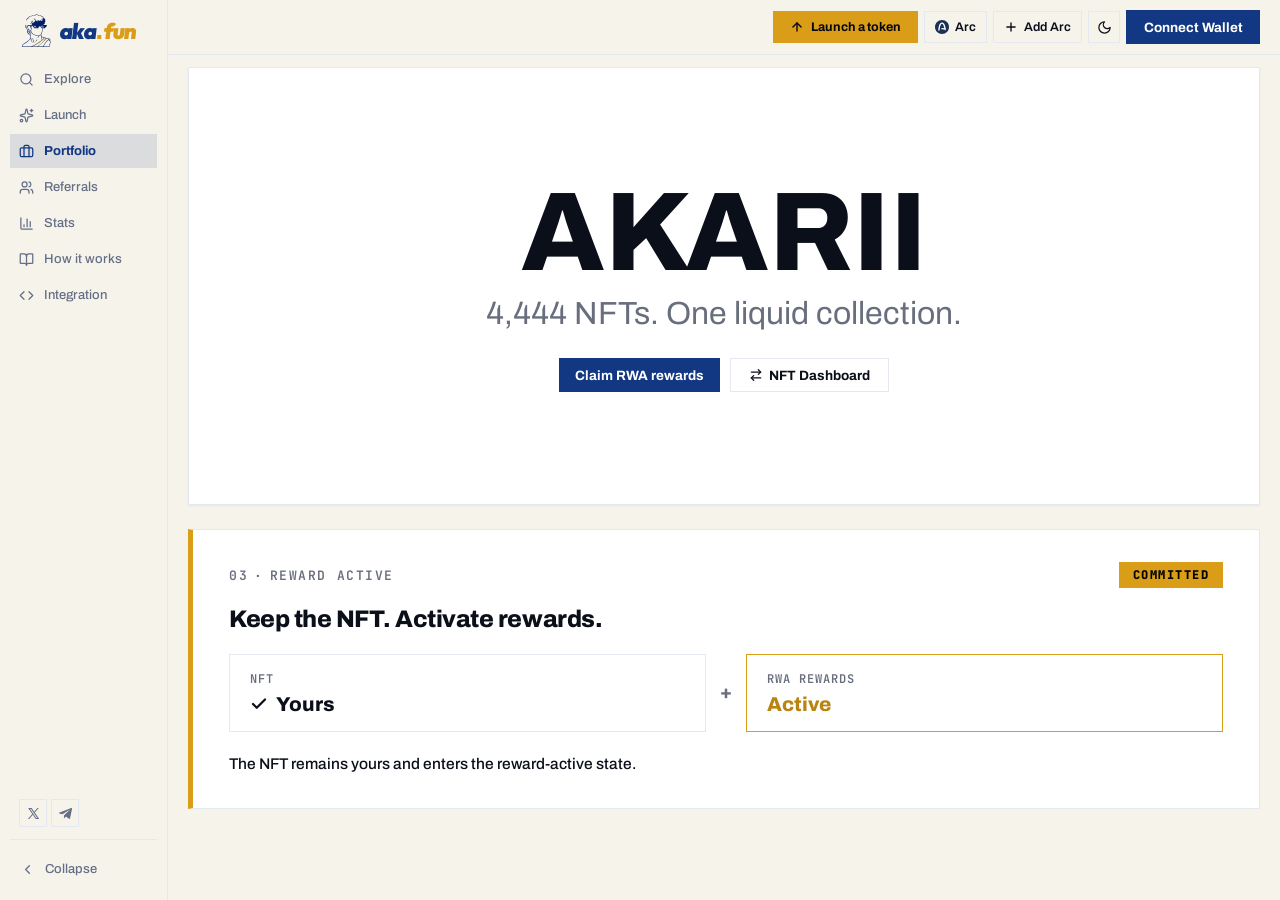
==== commit 1d2f9351: "aka" ====
--- a/index.html
+++ b/index.html
@@ -214,9 +214,9 @@
         <div class="page-container">
           <!-- Central Hero Card (Empty State) -->
           <section id="portfolio-hero-card" class="portfolio-card">
-            <h1 class="portfolio-title">Your portfolio lives with your wallet</h1>
+            <h1 class="portfolio-title">AKARII</h1>
             <p class="portfolio-desc">
-              Connect to see the tokens you launched, what they are worth and your balances.
+              4,444 NFTs. One liquid collection.
             </p>
             <div class="portfolio-btn-wrapper">
               <button id="hero-connect-wallet-btn" class="btn-connect-wallet" type="button">
--- a/css/style.css
+++ b/css/style.css
@@ -669,23 +669,25 @@
   align-items: center;
   border: 1px solid var(--border);
   background-color: var(--card);
-  padding: 48px 24px;
+  padding: clamp(56px, 9vw, 112px) clamp(18px, 5vw, 48px);
   text-align: center;
   box-shadow: 0 1px 2px rgba(7, 22, 52, 0.06);
 }
 
 .portfolio-title {
-  font-size: 19px;
-  font-weight: 700;
-  letter-spacing: -0.03em;
+  max-width: 100%;
+  font-size: clamp(3rem, 9vw, 7rem);
+  font-weight: 800;
+  line-height: 0.95;
+  letter-spacing: 0;
   color: var(--foreground);
 }
 
 .portfolio-desc {
   margin-top: 8px;
-  max-width: 560px;
-  font-size: 13px;
-  line-height: 1.6;
+  max-width: 900px;
+  font-size: clamp(1.15rem, 2.6vw, 2rem);
+  line-height: 1.25;
   color: var(--sub);
 }
 
